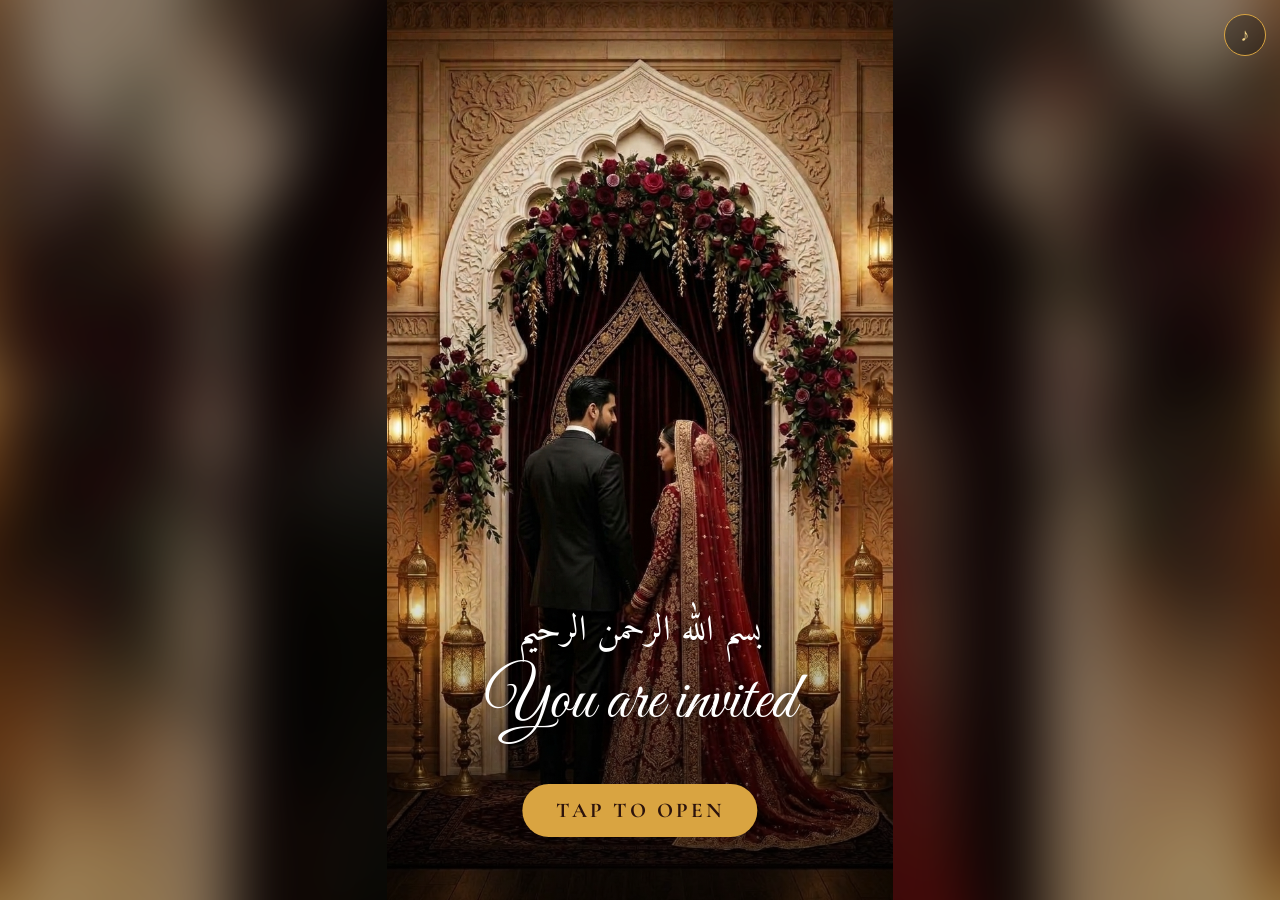
==== walima.html @ 16226665 "Wedding invitation cards (Barat and Walima) Co-Authored-By: Claude Sonnet 5.5 <noreply@anthropic.com" ====
<!doctype html>
<html lang="en">
<head>
<meta charset="utf-8">
<meta name="robots" content="noindex,nofollow">
<meta name="viewport" content="width=device-width,initial-scale=1">
<title>Walima Invitation</title>
<link href="https://fonts.googleapis.com/css2?family=Amiri&family=Cormorant+Garamond:wght@400;600;700&family=Great+Vibes&display=swap" rel="stylesheet">
<link rel="stylesheet" href="card.css">
</head>
<body>
<script>
  // Sab details yahan se badlein
  window.CARD = {
    theme: 'walima',
    image: 'walima-couple.jpg',
    intro: 'You are invited',
    title: 'Walima Invitation - Zeeshan & Mariyam',
    event: 'Walima',
    groom: 'Zeeshan Ahmad',
    with: 'with',
    bride: 'Mariyam Tariq',
    date: 'Sunday, 06 December 2026',
    time: '06:00 PM',
    venue: 'Daffodils Marquee',
    address: 'Opp. Expo Center Road, Johar Town, Lahore',
    map: 'https://www.google.com/maps/search/?api=1&query=Daffodils+Marquee+Expo+Center+Road+Johar+Town+Lahore',
    music: 'music/walima.mp3',
    credit: {
      text: 'Music: &ldquo;Wedding Aisle Serenade&rdquo; by BudgetPixel AI, CC BY 4.0',
      url: 'https://budgetpixel.com/background-music/wedding-aisle-serenade-ed96df72'
    }
  };
</script>
<script src="card.js"></script>
</body>
</html>
---- card.css ----
*{box-sizing:border-box;margin:0;padding:0}
html,body{height:100%;background:#000}
body{font-family:'Cormorant Garamond',serif;overflow:hidden;-webkit-tap-highlight-color:transparent}

.theme-barat{
  --gold:#b98a45;--gold2:#e2c07a;--ink:#5e3427;--ink2:#8a5846;
  --scrim:255,250,244;--veil:rgba(255,250,244,.90);--veil2:rgba(247,228,216,.96);
  --btn-bg:#b98a45;--btn-fg:#fff;
}
.theme-walima{
  --gold:#d9a441;--gold2:#f3d58a;--ink:#f6dc9a;--ink2:#e8c394;
  --scrim:22,6,8;--veil:rgba(30,8,10,.90);--veil2:rgba(16,4,6,.96);
  --btn-bg:#d9a441;--btn-fg:#2c130c;
}

.scene{position:fixed;inset:0;overflow:hidden;background:#000}
.blur{position:absolute;inset:-5%;background-size:cover;background-position:center;filter:blur(28px) brightness(.7);transform:scale(1.1)}
.frame{position:relative;height:min(100svh,calc(100vw / .5625));width:min(100vw,calc(100svh * .5625));margin:auto;overflow:hidden;container-type:inline-size;
  top:50%;transform:translateY(-50%)}

.pic{position:absolute;inset:0;background-size:cover;background-position:center;
  transition:transform 6s ease-out;animation:breathe 14s ease-in-out infinite alternate}
@keyframes breathe{from{transform:scale(1)}to{transform:scale(1.04)}}
.open .pic{animation:none;transform:scale(1.06)}

.scroller{position:absolute;inset:0;overflow-y:hidden;overflow-x:hidden;scrollbar-width:none;overscroll-behavior:contain}
.scroller::-webkit-scrollbar{display:none}
.open .scroller{overflow-y:auto}

/* before tap */
.shade{position:absolute;left:0;right:0;bottom:0;height:42%;pointer-events:none;
  background:linear-gradient(transparent,rgba(0,0,0,.55));transition:opacity .8s}
.theme-barat .shade{background:linear-gradient(transparent,rgba(60,30,20,.5))}
.open .shade{opacity:0}
.hello{position:absolute;left:0;right:0;bottom:18svh;text-align:center;color:#fff;
  text-shadow:0 2px 14px rgba(0,0,0,.65);transition:opacity .8s;pointer-events:none}
.hello .a{font-family:'Amiri',serif;font-size:7cqw}
.hello .b{font-family:'Great Vibes',cursive;font-size:13cqw;line-height:1.1;margin-top:4px}
.open .hello{opacity:0}

/* hero */
.hero{position:relative;height:100%;text-align:center;color:var(--ink)}
.scrim{position:absolute;left:0;right:0;opacity:0;transition:opacity 2s ease 1s;pointer-events:none}
.scrim.t{top:0;height:36%;background:linear-gradient(rgba(var(--scrim),.92),rgba(var(--scrim),.7) 55%,rgba(var(--scrim),0))}
.scrim.b{bottom:0;height:34%;background:linear-gradient(rgba(var(--scrim),0),rgba(var(--scrim),.78) 45%,rgba(var(--scrim),.92))}
.open .scrim{opacity:1}
.top{position:absolute;top:3cqw;left:0;right:0;padding:0 5cqw}
.bottom{position:absolute;bottom:6cqw;left:0;right:0;padding:0 5cqw}
.rv{opacity:0;transform:translateY(4cqw);transition:opacity 1.2s ease,transform 1.2s ease}
.open .rv{opacity:1;transform:none}
.open .rv:nth-child(1){transition-delay:1.4s}
.open .rv:nth-child(2){transition-delay:2.0s}
.open .rv:nth-child(3){transition-delay:2.6s}
.open .rv:nth-child(4){transition-delay:3.2s}
.open .rv:nth-child(5){transition-delay:3.8s}
.open .rv:nth-child(6){transition-delay:4.4s}

.bism{font-family:'Amiri',serif;font-size:7.5cqw;line-height:1.3}
.event{font-family:'Great Vibes',cursive;font-size:26cqw;line-height:1;margin-top:.5cqw;white-space:nowrap;
  background:linear-gradient(180deg,var(--gold2),var(--gold));-webkit-background-clip:text;background-clip:text;color:transparent;
  filter:drop-shadow(0 1px 0 rgba(0,0,0,.08))}
.event.long{font-size:14cqw}
.name{font-family:'Great Vibes',cursive;font-size:12.5cqw;line-height:1}
.weds{font-size:3.8cqw;letter-spacing:.34em;text-transform:uppercase;color:var(--ink2);margin:0}
.date{font-size:5.8cqw;font-weight:700;letter-spacing:.04em;margin-top:1.5cqw}
.hint{position:absolute;left:0;right:0;bottom:1cqw;font-size:3.2cqw;letter-spacing:.2em;text-transform:uppercase;color:var(--ink2);
  opacity:0;animation:hint 1.6s ease-in-out infinite alternate 6s;pointer-events:none}
.open .hint{opacity:1}
@keyframes hint{from{transform:translateY(0);opacity:.5}to{transform:translateY(5px);opacity:1}}

/* details page */
.details{position:relative;min-height:100%;padding:16cqw 0 14cqw;display:flex;flex-direction:column;justify-content:center;text-align:center;color:var(--ink);
  background:linear-gradient(rgba(var(--scrim),0),var(--veil) 14%,var(--veil2))}
.card{width:86%;margin:0 auto;padding:11cqw 6cqw 9cqw;border:1.5px solid var(--gold);border-radius:44cqw 44cqw 4cqw 4cqw;position:relative}
.card::before{content:"";position:absolute;inset:2.4cqw;border:1px solid var(--gold);opacity:.5;border-radius:41cqw 41cqw 3cqw 3cqw;pointer-events:none}
.host{font-size:5.4cqw;font-weight:700;letter-spacing:.1em;text-transform:uppercase;line-height:1.4}
.tag{font-size:4.6cqw;letter-spacing:.2em;text-transform:uppercase;color:var(--ink2);margin-top:2cqw}
.rule{width:36cqw;height:1px;margin:6cqw auto 5cqw;background:linear-gradient(90deg,transparent,var(--gold),transparent)}
.time{font-size:6.8cqw;font-weight:700;letter-spacing:.02em;line-height:1.15;white-space:nowrap}
.addr{font-size:5.4cqw;color:var(--ink2);margin-top:1cqw;line-height:1.35}
.venue{font-size:7.4cqw;font-weight:700;margin-top:1cqw;line-height:1.2}
.contacts{display:flex;justify-content:center;gap:7cqw;font-size:5cqw;line-height:1.5}
.contacts a{color:var(--ink2);text-decoration:none}
.contacts b{display:block;color:var(--ink);font-weight:700;letter-spacing:.03em;font-size:5.4cqw}

.map{display:inline-block;margin-top:9cqw;font-size:5.2cqw;font-weight:700;letter-spacing:.14em;text-transform:uppercase;text-decoration:none;
  padding:3cqw 8cqw;border-radius:40px;background:var(--btn-bg);color:var(--btn-fg)}
.credit{display:block;margin-top:7cqw;font-size:3.2cqw;letter-spacing:.04em;color:var(--ink2);opacity:.65;text-decoration:none}

/* tap button */
.tap{position:absolute;left:50%;bottom:7svh;transform:translateX(-50%);z-index:6;font-family:'Cormorant Garamond',serif;font-size:21px;font-weight:700;
  letter-spacing:.14em;text-transform:uppercase;padding:14px 34px;border:none;border-radius:40px;background:var(--btn-bg);color:var(--btn-fg);cursor:pointer;
  animation:pulse 2s infinite;transition:opacity .6s}
@keyframes pulse{0%{box-shadow:0 0 0 0 rgba(217,164,65,.7)}70%{box-shadow:0 0 0 16px rgba(217,164,65,0)}100%{box-shadow:0 0 0 0 rgba(217,164,65,0)}}
.open .tap{opacity:0;pointer-events:none}

.mute{position:fixed;top:14px;right:14px;z-index:20;width:42px;height:42px;border-radius:50%;border:1.5px solid var(--gold);
  background:rgba(0,0,0,.3);color:var(--gold2);font-size:18px;cursor:pointer;display:none}
.mute.show{display:block}

/* petals */
.petals{position:absolute;inset:0;pointer-events:none;z-index:5;overflow:hidden}
.petal{position:absolute;top:-30px;width:12px;height:16px;border-radius:70% 0 70% 0;opacity:0;animation:fall linear infinite}
@keyframes fall{0%{transform:translate(0,-30px) rotate(0);opacity:0}10%{opacity:.9}100%{transform:translate(var(--dx),105svh) rotate(540deg);opacity:.7}}
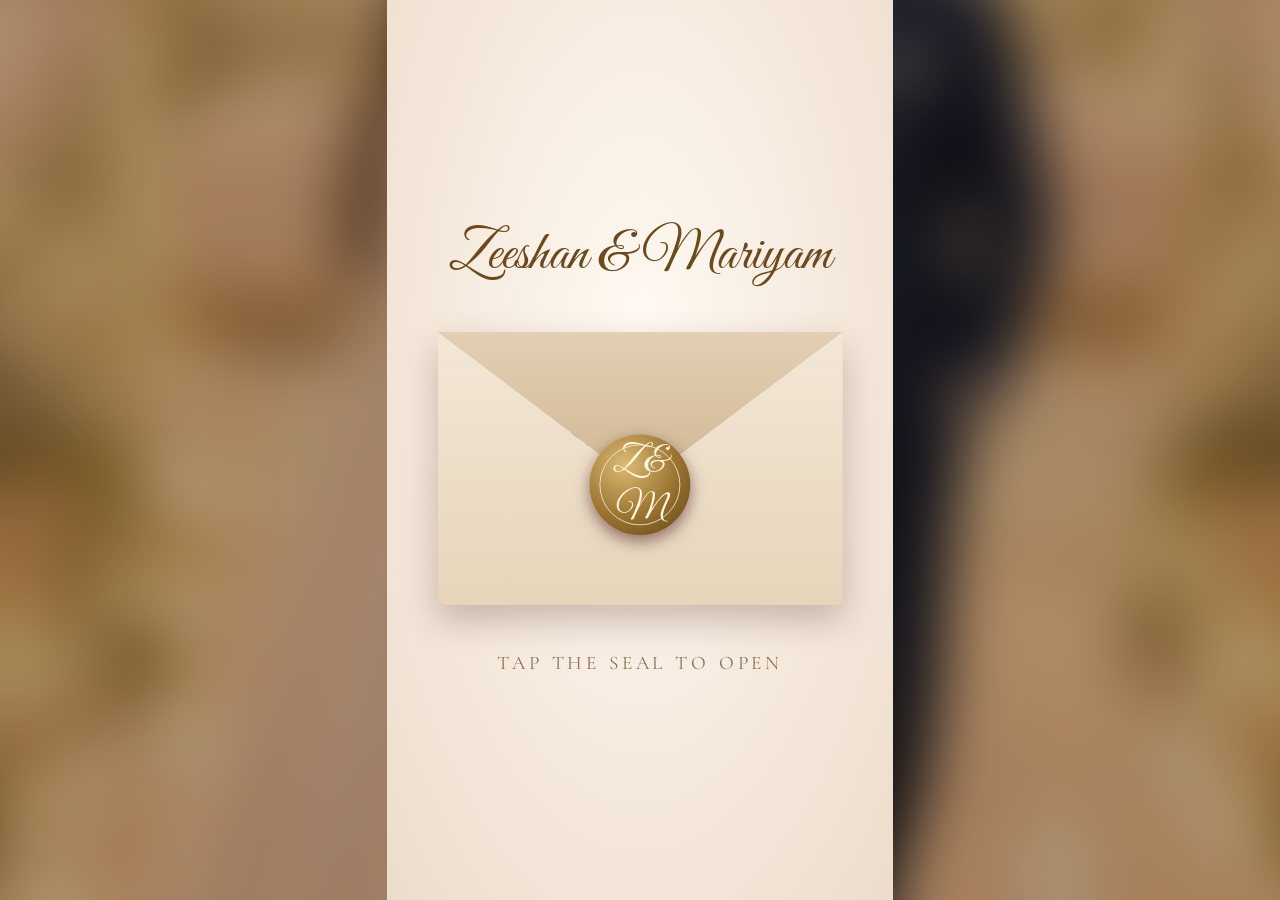
==== commit c18bdbb9: "Walima: champagne design, new wording and song; Barat: RSVP and time fixes Co-Authored-By: Claude So" ====
--- a/walima.html
+++ b/walima.html
@@ -12,25 +12,48 @@
 <script>
   // Sab details yahan se badlein
   window.CARD = {
-    theme: 'walima',
-    image: 'walima-couple.jpg',
+    theme: 'champagne',
+    image: 'walima-champagne.jpg',
     intro: 'You are invited',
     title: 'Walima Invitation - Zeeshan & Mariyam',
+    inv: {
+      host: 'Mr. and Mrs. Ahmad Shakeel Butt',
+      invite: 'cordially invite you to the Walima reception celebrating the marriage of their son',
+      after: 'Please honour us with your presence and bless the couple with your heartfelt duas as we celebrate this special occasion.',
+      ayah: {
+        ar: 'وَمِنْ آيَاتِهِ أَنْ خَلَقَ لَكُم مِّنْ أَنفُسِكُمْ أَزْوَاجًا لِّتَسْكُنُوا إِلَيْهَا وَجَعَلَ بَيْنَكُم مَّوَدَّةً وَرَحْمَةً',
+        en: 'And among His signs is that He created for you spouses from among yourselves, that you may find tranquility in them, and He placed between you love and mercy.',
+        ref: 'Surah Ar-Rum 30:21'
+      }
+    },
+    dua: {
+      ar: 'بَارَكَ اللَّهُ لَكُمَا وَبَارَكَ عَلَيْكُمَا وَجَمَعَ بَيْنَكُمَا فِي خَيْرٍ',
+      en: 'May Allah bless you both, shower His blessings upon you, and unite you both in goodness.'
+    },
+    envelope: true,
+    monogram: 'Z &amp; M',
+    envTitle: 'Zeeshan &amp; Mariyam',
+    countdownTo: '2026-12-06T18:30:00+05:00',
+    mapQuery: 'Daffodils Marquee Expo Center Road Johar Town Lahore',
     event: 'Walima',
-    groom: 'Zeeshan Ahmad',
+    groom: 'Zeeshan Ahmad Butt',
     with: 'with',
     bride: 'Mariyam Tariq',
     date: 'Sunday, 06 December 2026',
-    time: '06:00 PM',
+    times: [
+      { label: 'Reception', time: '06:30 PM' },
+      { label: 'Dinner', time: '07:30 PM' }
+    ],
     venue: 'Daffodils Marquee',
     address: 'Opp. Expo Center Road, Johar Town, Lahore',
+    contactsTitle: 'RSVP',
+    contacts: [
+      { name: 'Faizan Ahmad', tel: '0341-6800179' },
+      { name: 'Ahmad Shakeel', tel: '0325-0503595' }
+    ],
     map: 'https://www.google.com/maps/search/?api=1&query=Daffodils+Marquee+Expo+Center+Road+Johar+Town+Lahore',
-    music: 'music/walima.mp3',
-    credit: {
-      text: 'Music: &ldquo;Wedding Aisle Serenade&rdquo; by BudgetPixel AI, CC BY 4.0',
-      url: 'https://budgetpixel.com/background-music/wedding-aisle-serenade-ed96df72'
-    }
-  };
+    music: 'music/walima.aac'
+};
 </script>
 <script src="card.js"></script>
 </body>
--- a/card.css
+++ b/card.css
@@ -7,6 +7,14 @@
   --scrim:255,250,244;--veil:rgba(255,250,244,.90);--veil2:rgba(247,228,216,.96);
   --btn-bg:#b98a45;--btn-fg:#fff;
 }
+.theme-sunset{
+  --gold:#7d1427;--gold2:#b3263d;--ink:#5a0f1d;--ink2:#7e3a47;
+  --scrim:255,240,226;--veil:rgba(255,244,232,.93);--veil2:rgba(250,226,210,.97);
+  --btn-bg:#7d1427;--btn-fg:#fff4e8;
+}
+.theme-sunset .scrim.t{background:linear-gradient(rgba(255,240,226,.5),rgba(255,240,226,.18) 60%,rgba(255,240,226,0))}
+.theme-sunset .scrim.b{background:linear-gradient(rgba(255,240,226,0),rgba(255,240,226,.6) 45%,rgba(255,240,226,.78))}
+.theme-sunset .shade{background:linear-gradient(transparent,rgba(70,15,25,.5))}
 .theme-walima{
   --gold:#d9a441;--gold2:#f3d58a;--ink:#f6dc9a;--ink2:#e8c394;
   --scrim:22,6,8;--veil:rgba(30,8,10,.90);--veil2:rgba(16,4,6,.96);
@@ -71,7 +79,7 @@
 /* details page */
 .details{position:relative;min-height:100%;padding:16cqw 0 14cqw;display:flex;flex-direction:column;justify-content:center;text-align:center;color:var(--ink);
   background:linear-gradient(rgba(var(--scrim),0),var(--veil) 14%,var(--veil2))}
-.card{width:86%;margin:0 auto;padding:11cqw 6cqw 9cqw;border:1.5px solid var(--gold);border-radius:44cqw 44cqw 4cqw 4cqw;position:relative}
+.card{width:86%;margin:0 auto;padding:22cqw 6cqw 9cqw;border:1.5px solid var(--gold);border-radius:44cqw 44cqw 4cqw 4cqw;position:relative}
 .card::before{content:"";position:absolute;inset:2.4cqw;border:1px solid var(--gold);opacity:.5;border-radius:41cqw 41cqw 3cqw 3cqw;pointer-events:none}
 .host{font-size:5.4cqw;font-weight:700;letter-spacing:.1em;text-transform:uppercase;line-height:1.4}
 .tag{font-size:4.6cqw;letter-spacing:.2em;text-transform:uppercase;color:var(--ink2);margin-top:2cqw}
@@ -102,3 +110,101 @@
 .petals{position:absolute;inset:0;pointer-events:none;z-index:5;overflow:hidden}
 .petal{position:absolute;top:-30px;width:12px;height:16px;border-radius:70% 0 70% 0;opacity:0;animation:fall linear infinite}
 @keyframes fall{0%{transform:translate(0,-30px) rotate(0);opacity:0}10%{opacity:.9}100%{transform:translate(var(--dx),105svh) rotate(540deg);opacity:.7}}
+
+/* ---- envelope intro, curtains, countdown, venue map ---- */
+.has-env .tap,.has-env .hello,.has-env .shade{display:none}
+.curtain{position:absolute;top:0;bottom:0;width:52%;z-index:4;pointer-events:none;transition:transform 2.6s cubic-bezier(.65,.02,.25,1);
+  background:
+    linear-gradient(rgba(0,0,0,.35),rgba(0,0,0,0) 22%,rgba(0,0,0,0) 78%,rgba(0,0,0,.3)),
+    linear-gradient(90deg,#3d0a14,#7b1a2b 11%,#4a0c18 22%,#8a1f31 36%,#4a0c18 50%,#7b1a2b 64%,#3d0a14 78%,#6e1626 100%)}
+.curtain.l{left:0;border-right:2px solid #d9b45a}
+.curtain.r{right:0;border-left:2px solid #d9b45a}
+.open .curtain.l{transform:translateX(-102%)}
+.open .curtain.r{transform:translateX(102%)}
+.rod{position:absolute;left:0;right:0;top:0;height:2.2cqw;z-index:4;pointer-events:none;background:linear-gradient(#f3d58a,#b98a2f);transition:opacity 1.2s ease 1.6s}
+.open .rod{opacity:0}
+
+.env{position:absolute;inset:0;z-index:7;display:flex;flex-direction:column;align-items:center;justify-content:center;gap:9cqw;
+  background:radial-gradient(ellipse at 50% 40%,#fffaf3,#eddccb);transition:opacity 1s ease 1.8s}
+.env-open .env{opacity:0;pointer-events:none}
+.env-top{font-family:'Great Vibes',cursive;font-size:11cqw;color:#7d1427;text-align:center;line-height:1.1;min-height:11cqw}
+.envelope{position:relative;width:80cqw;height:54cqw}
+.envelope .back{position:absolute;inset:0;background:linear-gradient(#e9d9c4,#dcc7ac);border-radius:1.5cqw;box-shadow:0 3cqw 7cqw rgba(80,40,30,.28)}
+.paper{position:absolute;left:5%;right:5%;top:6%;height:88%;background:#fffdf8;border:1px solid #c9a96a;border-radius:1cqw;z-index:1;
+  display:flex;flex-direction:column;align-items:center;justify-content:center;text-align:center;color:#7d1427;transition:transform 1.3s ease .9s}
+.paper .p1{font-family:'Amiri',serif;font-size:5cqw}
+.paper .p2{font-family:'Great Vibes',cursive;font-size:12cqw;line-height:1.1}
+.env-open .paper{transform:translateY(-38%)}
+.pocket{position:absolute;inset:0;z-index:2;border-radius:1.5cqw;background:linear-gradient(#f3e7d6,#e7d4ba);
+  clip-path:polygon(0 0,50% 56%,100% 0,100% 100%,0 100%)}
+.flap{position:absolute;left:0;right:0;top:0;height:56%;z-index:3;transform-origin:50% 0;transition:transform 1.1s ease;
+  background:linear-gradient(#e2cfb4,#d0b793);clip-path:polygon(0 0,100% 0,50% 100%)}
+.env-open .flap{transform:rotateX(180deg);z-index:0}
+.seal{position:absolute;left:50%;top:56%;width:20cqw;height:20cqw;transform:translate(-50%,-50%);z-index:4;border:none;border-radius:50%;cursor:pointer;
+  background:radial-gradient(circle at 35% 30%,#b3263d,#7d1427 55%,#4a0b17);color:#f3d58a;font-family:'Great Vibes',cursive;font-size:7.4cqw;
+  box-shadow:0 1.2cqw 3cqw rgba(60,10,20,.5);animation:sealpulse 2s infinite;transition:opacity .5s,transform .5s}
+.seal::before{content:"";position:absolute;inset:2cqw;border-radius:50%;border:1px solid rgba(243,213,138,.7)}
+@keyframes sealpulse{0%{box-shadow:0 1.2cqw 3cqw rgba(60,10,20,.5),0 0 0 0 rgba(125,20,39,.5)}70%{box-shadow:0 1.2cqw 3cqw rgba(60,10,20,.5),0 0 0 4cqw rgba(125,20,39,0)}100%{box-shadow:0 1.2cqw 3cqw rgba(60,10,20,.5),0 0 0 0 rgba(125,20,39,0)}}
+.env-open .seal{opacity:0;transform:translate(-50%,-50%) scale(1.35);animation:none}
+.env-hint{font-size:3.8cqw;letter-spacing:.2em;text-transform:uppercase;color:#7d1427;opacity:.75}
+
+.cd{width:86%;margin:9cqw auto 0;text-align:center;color:var(--ink)}
+.cd-t{font-family:'Great Vibes',cursive;font-size:10.5cqw;line-height:1.1;color:var(--gold)}
+.cd-row{display:flex;justify-content:center;gap:3cqw;margin-top:3.5cqw}
+.cdb{width:18.5cqw;padding:3.2cqw 0 2.4cqw;border:1.5px solid var(--gold);border-radius:3cqw;background:rgba(255,255,255,.4)}
+.cdb b{display:block;font-size:9.8cqw;font-weight:700;line-height:1}
+.cdb span{display:block;font-size:2.9cqw;letter-spacing:.14em;text-transform:uppercase;color:var(--ink2);margin-top:1.6cqw}
+.cd-s2{font-size:4.8cqw;font-style:italic;color:var(--ink2);margin-top:3.5cqw}
+.vn{width:86%;margin:10cqw auto 0;text-align:center}
+.mapframe{display:block;width:100%;height:64cqw;border:1.5px solid var(--gold);border-radius:4cqw;margin-top:3.5cqw;background:#eee}
+.vn .map{margin-top:5cqw}
+
+/* ---- invitation wording page + islamic ornaments ---- */
+.inv{position:relative;min-height:100%;padding:15cqw 8cqw 13cqw;text-align:center;color:var(--ink);overflow:hidden;
+  display:flex;flex-direction:column;align-items:center;justify-content:center;
+  background:linear-gradient(rgba(var(--scrim),0),var(--veil) 14%,var(--veil2))}
+.inv + .details{background:var(--veil2)}
+.crescent{width:15cqw;height:15cqw;color:var(--gold);margin-bottom:2cqw}
+.bism2{font-family:'Amiri',serif;font-size:8.5cqw;line-height:1.4}
+.blessing{font-size:5.6cqw;font-style:italic;line-height:1.35;color:var(--ink2);margin-top:2cqw;padding:0 3cqw}
+.divider{display:flex;align-items:center;justify-content:center;gap:3cqw;width:62cqw;margin:5cqw auto;color:var(--gold)}
+.divider::before,.divider::after{content:"";flex:1;height:1px;background:linear-gradient(90deg,transparent,currentColor)}
+.divider::after{background:linear-gradient(270deg,transparent,currentColor)}
+.divider svg{width:6cqw;height:6cqw;flex:none}
+.inv .host{font-size:6cqw}
+.inv .tag{font-size:4.6cqw;letter-spacing:.12em;margin-top:2cqw;line-height:1.5}
+.event2{font-family:'Great Vibes',cursive;font-size:14.5cqw;line-height:1.05;margin:1cqw 0 0;white-space:nowrap;
+  background:linear-gradient(180deg,var(--gold2),var(--gold));-webkit-background-clip:text;background-clip:text;color:transparent}
+.inv .name{font-size:13cqw;margin-top:2.5cqw}
+.ayah-ar{font-family:'Amiri',serif;font-size:6.4cqw;line-height:1.9;direction:rtl;padding:0 2cqw}
+.ayah-en{font-size:4.4cqw;font-style:italic;line-height:1.45;color:var(--ink2);margin-top:2cqw;padding:0 3cqw}
+.ayah-ref{font-size:3.6cqw;letter-spacing:.16em;text-transform:uppercase;color:var(--gold);margin-top:2.5cqw}
+.dua{width:86%;margin:11cqw auto 0;text-align:center;color:var(--ink)}
+.dua .divider{margin-top:0}
+
+/* time label, RSVP heading, walima tweaks */
+.tl{margin-top:0;margin-bottom:1.5cqw}
+.rsvp{font-size:5.4cqw;font-weight:700;letter-spacing:.34em;text-indent:.34em;color:var(--gold);margin-bottom:3cqw}
+.theme-walima .cdb{background:rgba(255,255,255,.06)}
+
+/* ---- champagne theme (walima), long names, closing line ---- */
+.theme-champagne{
+  --gold:#7a5420;--gold2:#a9803a;--ink:#4a3320;--ink2:#6f553d;
+  --scrim:255,247,236;--veil:rgba(255,249,240,.93);--veil2:rgba(247,234,214,.97);
+  --btn-bg:#9a7230;--btn-fg:#fff;
+}
+.theme-champagne .scrim.t{background:linear-gradient(rgba(255,247,236,.62),rgba(255,247,236,.22) 60%,rgba(255,247,236,0))}
+.theme-champagne .scrim.b{background:linear-gradient(rgba(255,247,236,0),rgba(255,247,236,.62) 45%,rgba(255,247,236,.82))}
+.theme-champagne .shade{background:linear-gradient(transparent,rgba(80,55,25,.5))}
+.theme-champagne .curtain{background:
+    linear-gradient(rgba(0,0,0,.25),rgba(0,0,0,0) 22%,rgba(0,0,0,0) 78%,rgba(0,0,0,.2)),
+    linear-gradient(90deg,#8d6b35,#d9bd86 11%,#a9843f 22%,#e6cf9f 36%,#a9843f 50%,#d9bd86 64%,#8d6b35 78%,#c9a35a 100%)}
+.theme-champagne .env-top{color:#6b4a1e}
+.theme-champagne .paper{color:#6b4a1e}
+.theme-champagne .env-hint{color:#6b4a1e}
+.theme-champagne .seal{background:radial-gradient(circle at 35% 30%,#dcbb74,#9a7230 55%,#5e4318);color:#fff6dc}
+.theme-champagne .seal::before{border-color:rgba(255,246,220,.75)}
+.name.sm{font-size:10.6cqw}
+.inv .name.sm{font-size:11cqw}
+.after{font-size:4.6cqw;font-style:italic;line-height:1.5;color:var(--ink2);margin-top:5cqw;padding:0 2cqw}
+.gap{height:3.5cqw}
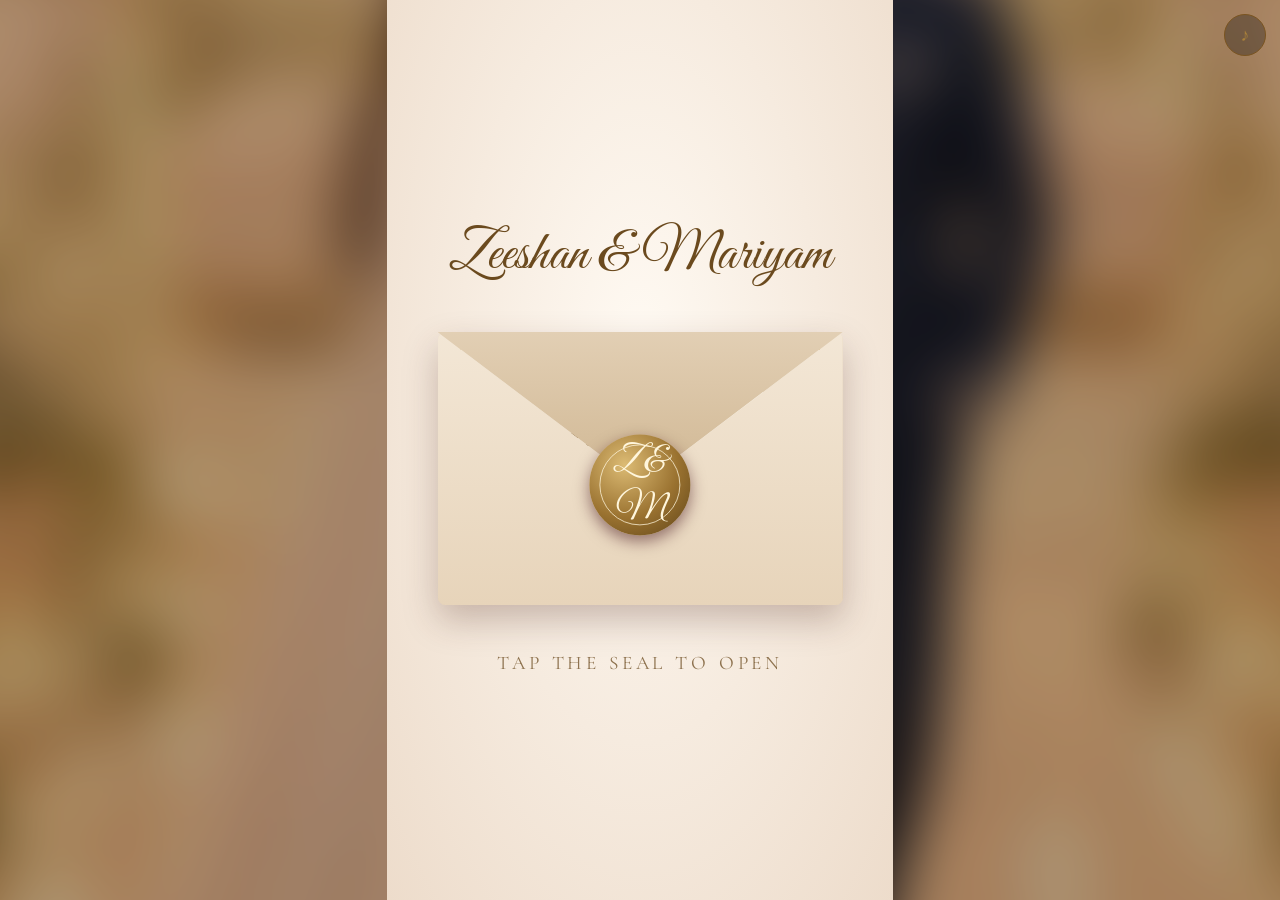
==== commit bea35043: "Walima: use new song from 36s Co-Authored-By: Claude Sonnet 5.5 <noreply@anthropic.com>" ====
--- a/walima.html
+++ b/walima.html
@@ -52,7 +52,7 @@
       { name: 'Ahmad Shakeel', tel: '0325-0503595' }
     ],
     map: 'https://www.google.com/maps/search/?api=1&query=Daffodils+Marquee+Expo+Center+Road+Johar+Town+Lahore',
-    music: 'music/walima.aac'
+    music: 'music/walima.mp3'
 };
 </script>
 <script src="card.js"></script>
